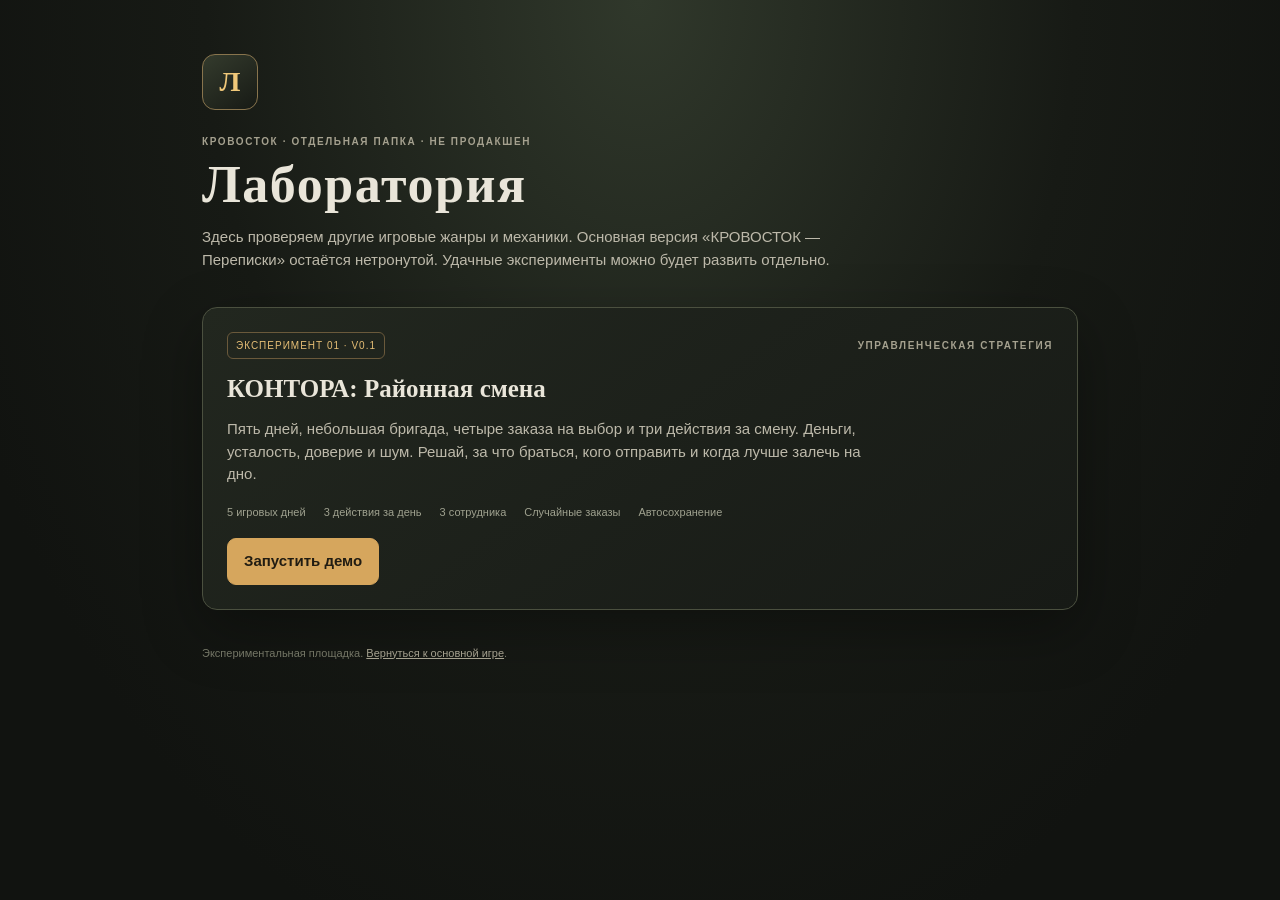
==== experiments/index.html @ 287c5152 "Add isolated gameplay experiment: Kontora v0.1" ====
<!doctype html>
<html lang="ru">
<head>
<meta charset="utf-8"><meta name="viewport" content="width=device-width,initial-scale=1"><meta name="theme-color" content="#111310">
<title>Лаборатория игровых экспериментов</title>
<style>
*{box-sizing:border-box}body{margin:0;min-height:100vh;background:radial-gradient(ellipse at 50% 0,#30382b,#171a15 48%,#111310 80%);color:#e9e5d9;font:15px/1.5 Inter,Segoe UI,Arial,sans-serif}.wrap{max-width:920px;margin:0 auto;padding:54px 22px}.eyebrow{font-size:10px;letter-spacing:.16em;text-transform:uppercase;color:#a5a18f;font-weight:700}.mark{width:56px;height:56px;border:1px solid #88744d;border-radius:13px;display:grid;place-items:center;color:#f0c879;font:700 28px Georgia;background:linear-gradient(145deg,#343b2d,#171a15);margin-bottom:24px}h1{font:700 clamp(32px,6vw,52px)/1 Georgia,serif;margin:10px 0 12px;letter-spacing:.03em}p{color:#bdb9aa;max-width:650px}.card{margin-top:36px;padding:24px;border:1px solid #4b503f;border-radius:15px;background:linear-gradient(145deg,#22271f,#171a16);box-shadow:0 20px 60px #0005}.card-top{display:flex;justify-content:space-between;gap:14px;align-items:center}.tag{font-size:10px;letter-spacing:.1em;text-transform:uppercase;color:#e4bd75;border:1px solid #6a593b;border-radius:6px;padding:5px 8px}.card h2{font:700 25px Georgia,serif;margin:16px 0 8px}.stats{display:flex;gap:18px;flex-wrap:wrap;color:#9fa18f;font-size:11px;margin:18px 0}.btn{display:inline-block;text-decoration:none;color:#211c12;background:#d6a65d;border:1px solid #d6a65d;border-radius:9px;padding:11px 16px;font-weight:750}.btn:hover{background:#f0c879}.foot{margin-top:35px;color:#747666;font-size:11px}.foot a{color:#a5a18f}
</style></head><body><main class="wrap"><div class="mark">Л</div><div class="eyebrow">КРОВОСТОК · ОТДЕЛЬНАЯ ПАПКА · НЕ ПРОДАКШЕН</div><h1>Лаборатория</h1><p>Здесь проверяем другие игровые жанры и механики. Основная версия «КРОВОСТОК — Переписки» остаётся нетронутой. Удачные эксперименты можно будет развить отдельно.</p><section class="card"><div class="card-top"><span class="tag">Эксперимент 01 · v0.1</span><span class="eyebrow">Управленческая стратегия</span></div><h2>КОНТОРА: Районная смена</h2><p>Пять дней, небольшая бригада, четыре заказа на выбор и три действия за смену. Деньги, усталость, доверие и шум. Решай, за что браться, кого отправить и когда лучше залечь на дно.</p><div class="stats"><span>5 игровых дней</span><span>3 действия за день</span><span>3 сотрудника</span><span>Случайные заказы</span><span>Автосохранение</span></div><a class="btn" href="./01-kontora/">Запустить демо</a></section><div class="foot">Экспериментальная площадка. <a href="../">Вернуться к основной игре</a>.</div></main></body></html>
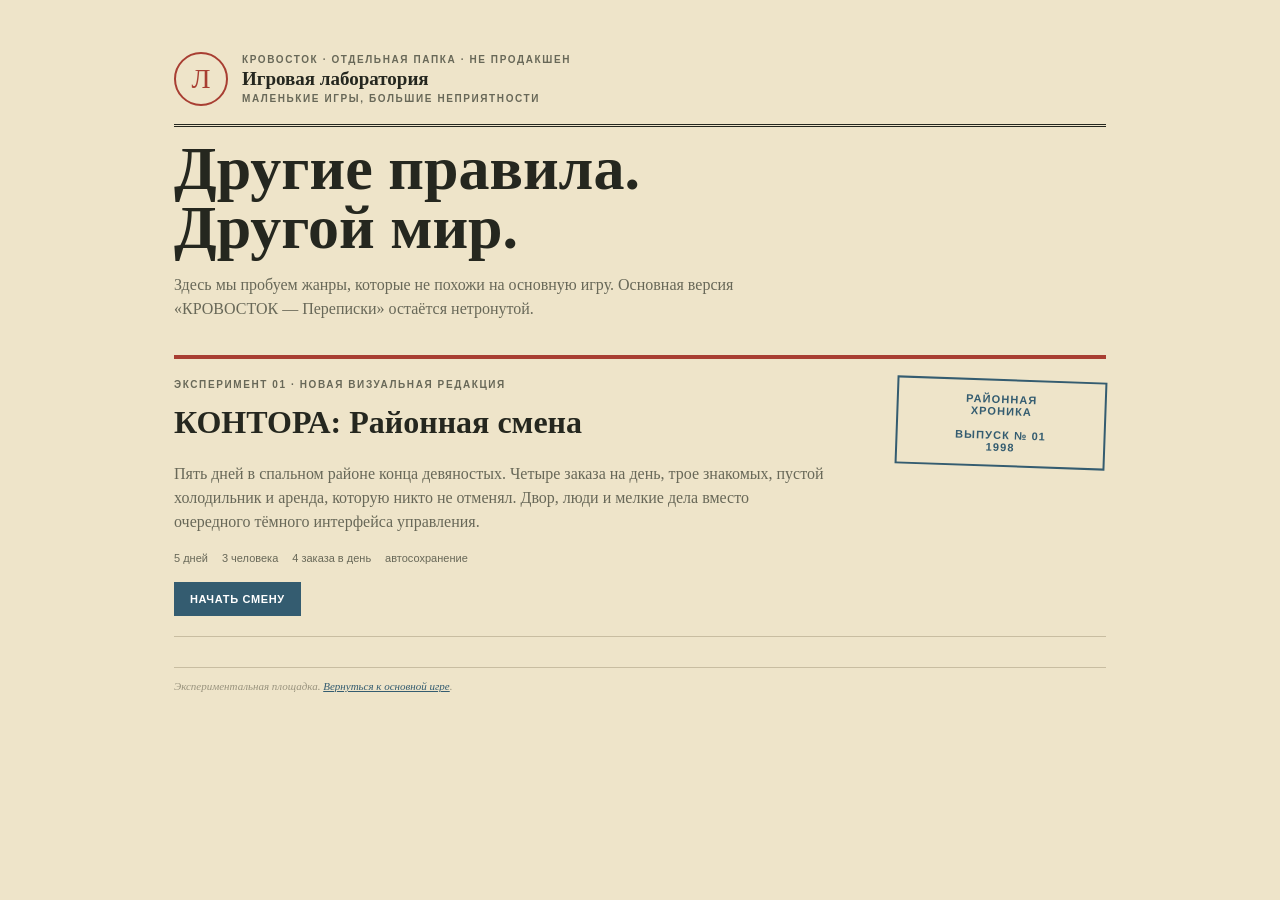
==== commit fba4de2e: "Redesign Kontora experiment visual direction" ====
--- a/experiments/index.html
+++ b/experiments/index.html
@@ -1,8 +1,2 @@
 <!doctype html>
-<html lang="ru">
-<head>
-<meta charset="utf-8"><meta name="viewport" content="width=device-width,initial-scale=1"><meta name="theme-color" content="#111310">
-<title>Лаборатория игровых экспериментов</title>
-<style>
-*{box-sizing:border-box}body{margin:0;min-height:100vh;background:radial-gradient(ellipse at 50% 0,#30382b,#171a15 48%,#111310 80%);color:#e9e5d9;font:15px/1.5 Inter,Segoe UI,Arial,sans-serif}.wrap{max-width:920px;margin:0 auto;padding:54px 22px}.eyebrow{font-size:10px;letter-spacing:.16em;text-transform:uppercase;color:#a5a18f;font-weight:700}.mark{width:56px;height:56px;border:1px solid #88744d;border-radius:13px;display:grid;place-items:center;color:#f0c879;font:700 28px Georgia;background:linear-gradient(145deg,#343b2d,#171a15);margin-bottom:24px}h1{font:700 clamp(32px,6vw,52px)/1 Georgia,serif;margin:10px 0 12px;letter-spacing:.03em}p{color:#bdb9aa;max-width:650px}.card{margin-top:36px;padding:24px;border:1px solid #4b503f;border-radius:15px;background:linear-gradient(145deg,#22271f,#171a16);box-shadow:0 20px 60px #0005}.card-top{display:flex;justify-content:space-between;gap:14px;align-items:center}.tag{font-size:10px;letter-spacing:.1em;text-transform:uppercase;color:#e4bd75;border:1px solid #6a593b;border-radius:6px;padding:5px 8px}.card h2{font:700 25px Georgia,serif;margin:16px 0 8px}.stats{display:flex;gap:18px;flex-wrap:wrap;color:#9fa18f;font-size:11px;margin:18px 0}.btn{display:inline-block;text-decoration:none;color:#211c12;background:#d6a65d;border:1px solid #d6a65d;border-radius:9px;padding:11px 16px;font-weight:750}.btn:hover{background:#f0c879}.foot{margin-top:35px;color:#747666;font-size:11px}.foot a{color:#a5a18f}
-</style></head><body><main class="wrap"><div class="mark">Л</div><div class="eyebrow">КРОВОСТОК · ОТДЕЛЬНАЯ ПАПКА · НЕ ПРОДАКШЕН</div><h1>Лаборатория</h1><p>Здесь проверяем другие игровые жанры и механики. Основная версия «КРОВОСТОК — Переписки» остаётся нетронутой. Удачные эксперименты можно будет развить отдельно.</p><section class="card"><div class="card-top"><span class="tag">Эксперимент 01 · v0.1</span><span class="eyebrow">Управленческая стратегия</span></div><h2>КОНТОРА: Районная смена</h2><p>Пять дней, небольшая бригада, четыре заказа на выбор и три действия за смену. Деньги, усталость, доверие и шум. Решай, за что браться, кого отправить и когда лучше залечь на дно.</p><div class="stats"><span>5 игровых дней</span><span>3 действия за день</span><span>3 сотрудника</span><span>Случайные заказы</span><span>Автосохранение</span></div><a class="btn" href="./01-kontora/">Запустить демо</a></section><div class="foot">Экспериментальная площадка. <a href="../">Вернуться к основной игре</a>.</div></main></body></html>+<html lang="ru"><head><meta charset="utf-8"><meta name="viewport" content="width=device-width,initial-scale=1"><meta name="theme-color" content="#eee4c9"><title>Игровая лаборатория — районная хроника</title><style>*{box-sizing:border-box}body{margin:0;background:#eee4c9;color:#25271f;font:16px/1.5 Georgia,serif}.page{max-width:980px;margin:auto;padding:52px 24px}.mast{display:flex;align-items:center;gap:14px;border-bottom:3px double #25271f;padding-bottom:18px}.seal{width:54px;height:54px;border:2px solid #a83e32;border-radius:50%;display:grid;place-items:center;color:#a83e32;font-size:28px}.eyebrow{font:700 10px Arial,sans-serif;letter-spacing:.16em;text-transform:uppercase;color:#686858}h1{font-size:clamp(34px,7vw,62px);line-height:.95;margin:12px 0}p{color:#686858;max-width:650px}.edition{margin-top:34px;display:grid;grid-template-columns:1fr 210px;gap:26px;border-top:4px solid #a83e32;border-bottom:1px solid #c8bda1;padding:20px 0}.edition h2{font-size:32px;margin:8px 0}.stamp{align-self:start;border:2px solid #345c70;color:#345c70;padding:12px;text-align:center;transform:rotate(2deg);font:700 11px Arial,sans-serif;letter-spacing:.1em}.facts{display:flex;gap:14px;flex-wrap:wrap;font:11px Arial,sans-serif;color:#686858;margin:18px 0}.btn{display:inline-block;padding:11px 16px;background:#345c70;color:white;text-decoration:none;font:700 11px Arial,sans-serif;letter-spacing:.06em;text-transform:uppercase}.btn:hover{background:#a83e32}.foot{margin-top:30px;border-top:1px solid #c8bda1;padding-top:12px;font:italic 11px Georgia,serif;color:#99937e}@media(max-width:600px){.page{padding:30px 16px}.edition{grid-template-columns:1fr}.stamp{justify-self:start;transform:none}}</style></head><body><main class="page"><header class="mast"><div class="seal">Л</div><div><div class="eyebrow">КРОВОСТОК · ОТДЕЛЬНАЯ ПАПКА · НЕ ПРОДАКШЕН</div><div style="font-weight:700;font-size:19px">Игровая лаборатория</div><div class="eyebrow">маленькие игры, большие неприятности</div></div></header><h1>Другие правила.<br>Другой мир.</h1><p>Здесь мы пробуем жанры, которые не похожи на основную игру. Основная версия «КРОВОСТОК — Переписки» остаётся нетронутой.</p><section class="edition"><div><div class="eyebrow">Эксперимент 01 · новая визуальная редакция</div><h2>КОНТОРА: Районная смена</h2><p>Пять дней в спальном районе конца девяностых. Четыре заказа на день, трое знакомых, пустой холодильник и аренда, которую никто не отменял. Двор, люди и мелкие дела вместо очередного тёмного интерфейса управления.</p><div class="facts"><span>5 дней</span><span>3 человека</span><span>4 заказа в день</span><span>автосохранение</span></div><a class="btn" href="./01-kontora/">Начать смену</a></div><div class="stamp">РАЙОННАЯ<br>ХРОНИКА<br><br>ВЫПУСК № 01<br>1998</div></section><div class="foot">Экспериментальная площадка. <a href="../" style="color:#345c70">Вернуться к основной игре</a>.</div></main></body></html>
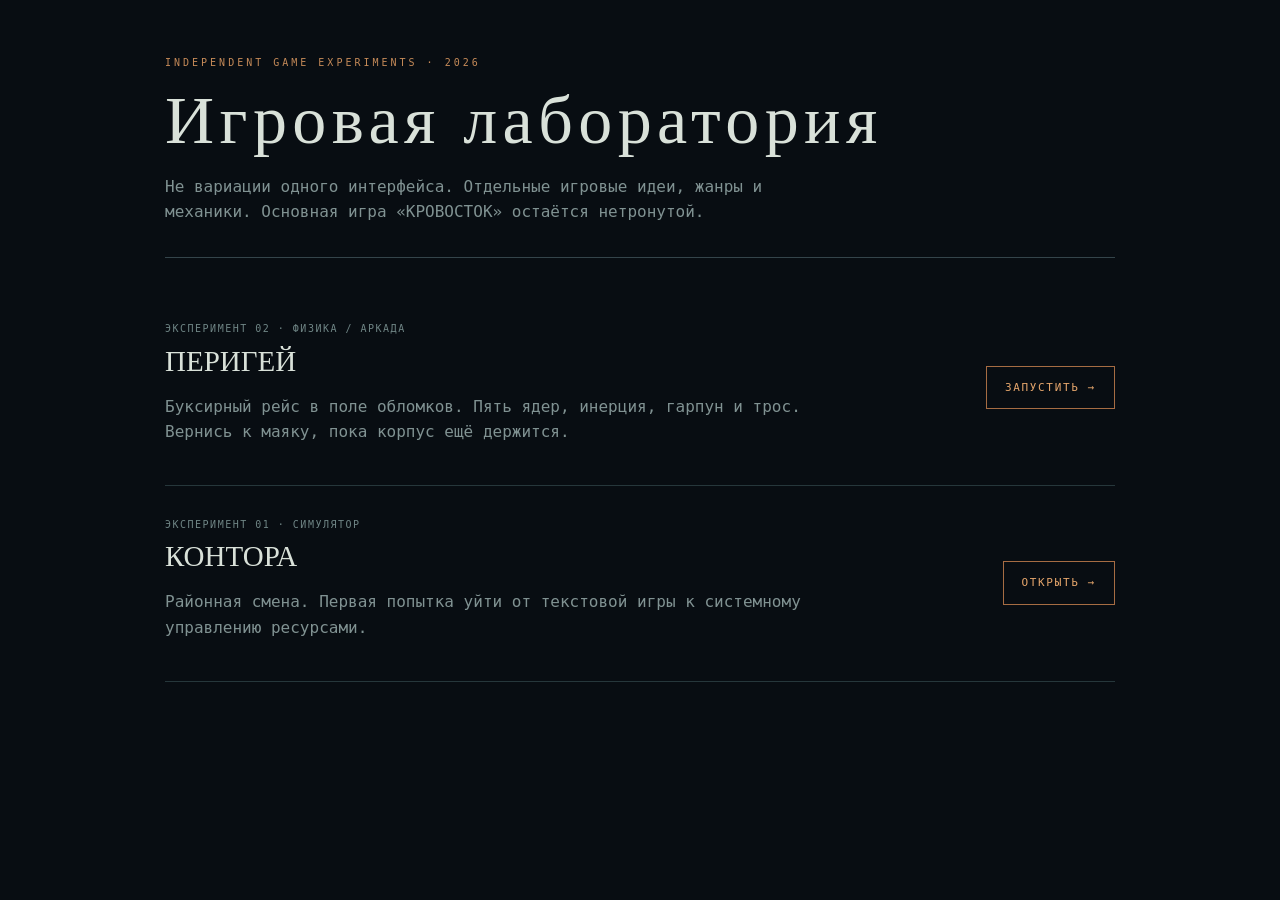
==== commit 86e59241: "Add original physics arcade experiment Perigee" ====
--- a/experiments/index.html
+++ b/experiments/index.html
@@ -1,2 +1 @@
-<!doctype html>
-<html lang="ru"><head><meta charset="utf-8"><meta name="viewport" content="width=device-width,initial-scale=1"><meta name="theme-color" content="#eee4c9"><title>Игровая лаборатория — районная хроника</title><style>*{box-sizing:border-box}body{margin:0;background:#eee4c9;color:#25271f;font:16px/1.5 Georgia,serif}.page{max-width:980px;margin:auto;padding:52px 24px}.mast{display:flex;align-items:center;gap:14px;border-bottom:3px double #25271f;padding-bottom:18px}.seal{width:54px;height:54px;border:2px solid #a83e32;border-radius:50%;display:grid;place-items:center;color:#a83e32;font-size:28px}.eyebrow{font:700 10px Arial,sans-serif;letter-spacing:.16em;text-transform:uppercase;color:#686858}h1{font-size:clamp(34px,7vw,62px);line-height:.95;margin:12px 0}p{color:#686858;max-width:650px}.edition{margin-top:34px;display:grid;grid-template-columns:1fr 210px;gap:26px;border-top:4px solid #a83e32;border-bottom:1px solid #c8bda1;padding:20px 0}.edition h2{font-size:32px;margin:8px 0}.stamp{align-self:start;border:2px solid #345c70;color:#345c70;padding:12px;text-align:center;transform:rotate(2deg);font:700 11px Arial,sans-serif;letter-spacing:.1em}.facts{display:flex;gap:14px;flex-wrap:wrap;font:11px Arial,sans-serif;color:#686858;margin:18px 0}.btn{display:inline-block;padding:11px 16px;background:#345c70;color:white;text-decoration:none;font:700 11px Arial,sans-serif;letter-spacing:.06em;text-transform:uppercase}.btn:hover{background:#a83e32}.foot{margin-top:30px;border-top:1px solid #c8bda1;padding-top:12px;font:italic 11px Georgia,serif;color:#99937e}@media(max-width:600px){.page{padding:30px 16px}.edition{grid-template-columns:1fr}.stamp{justify-self:start;transform:none}}</style></head><body><main class="page"><header class="mast"><div class="seal">Л</div><div><div class="eyebrow">КРОВОСТОК · ОТДЕЛЬНАЯ ПАПКА · НЕ ПРОДАКШЕН</div><div style="font-weight:700;font-size:19px">Игровая лаборатория</div><div class="eyebrow">маленькие игры, большие неприятности</div></div></header><h1>Другие правила.<br>Другой мир.</h1><p>Здесь мы пробуем жанры, которые не похожи на основную игру. Основная версия «КРОВОСТОК — Переписки» остаётся нетронутой.</p><section class="edition"><div><div class="eyebrow">Эксперимент 01 · новая визуальная редакция</div><h2>КОНТОРА: Районная смена</h2><p>Пять дней в спальном районе конца девяностых. Четыре заказа на день, трое знакомых, пустой холодильник и аренда, которую никто не отменял. Двор, люди и мелкие дела вместо очередного тёмного интерфейса управления.</p><div class="facts"><span>5 дней</span><span>3 человека</span><span>4 заказа в день</span><span>автосохранение</span></div><a class="btn" href="./01-kontora/">Начать смену</a></div><div class="stamp">РАЙОННАЯ<br>ХРОНИКА<br><br>ВЫПУСК № 01<br>1998</div></section><div class="foot">Экспериментальная площадка. <a href="../" style="color:#345c70">Вернуться к основной игре</a>.</div></main></body></html>+<!doctype html><html lang="ru"><head><meta charset="utf-8"><meta name="viewport" content="width=device-width,initial-scale=1"><title>Игровая лаборатория</title><style>*{box-sizing:border-box}body{margin:0;background:#080d12;color:#d9e1d9;font:16px/1.6 Consolas,monospace}.wrap{max-width:1000px;margin:auto;padding:55px 25px}.tag{font-size:10px;letter-spacing:.3em;color:#c58a58}h1{font:400 clamp(36px,7vw,68px)/1.1 Georgia,serif;letter-spacing:.08em;margin:12px 0 8px}p{color:#809292;max-width:650px}.rule{height:1px;background:#34444a;margin:32px 0}.game{padding:24px 0;border-bottom:1px solid #26373b;display:grid;grid-template-columns:1fr auto;gap:20px;align-items:center}.game h2{font:400 29px Georgia,serif;margin:5px 0}.game small{font-size:10px;letter-spacing:.15em;color:#6f8585}.go{color:#e6a66c;text-decoration:none;border:1px solid #a66c43;padding:12px 18px;font-size:11px;letter-spacing:.15em}.go:hover{background:#a66c4325}@media(max-width:600px){.game{grid-template-columns:1fr}.go{justify-self:start}}</style></head><body><main class="wrap"><div class="tag">INDEPENDENT GAME EXPERIMENTS · 2026</div><h1>Игровая лаборатория</h1><p>Не вариации одного интерфейса. Отдельные игровые идеи, жанры и механики. Основная игра «КРОВОСТОК» остаётся нетронутой.</p><div class="rule"></div><section class="game"><div><small>ЭКСПЕРИМЕНТ 02 · ФИЗИКА / АРКАДА</small><h2>ПЕРИГЕЙ</h2><p>Буксирный рейс в поле обломков. Пять ядер, инерция, гарпун и трос. Вернись к маяку, пока корпус ещё держится.</p></div><a class="go" href="./02-perigey/">ЗАПУСТИТЬ →</a></section><section class="game"><div><small>ЭКСПЕРИМЕНТ 01 · СИМУЛЯТОР</small><h2>КОНТОРА</h2><p>Районная смена. Первая попытка уйти от текстовой игры к системному управлению ресурсами.</p></div><a class="go" href="./01-kontora/">ОТКРЫТЬ →</a></section></main></body></html>
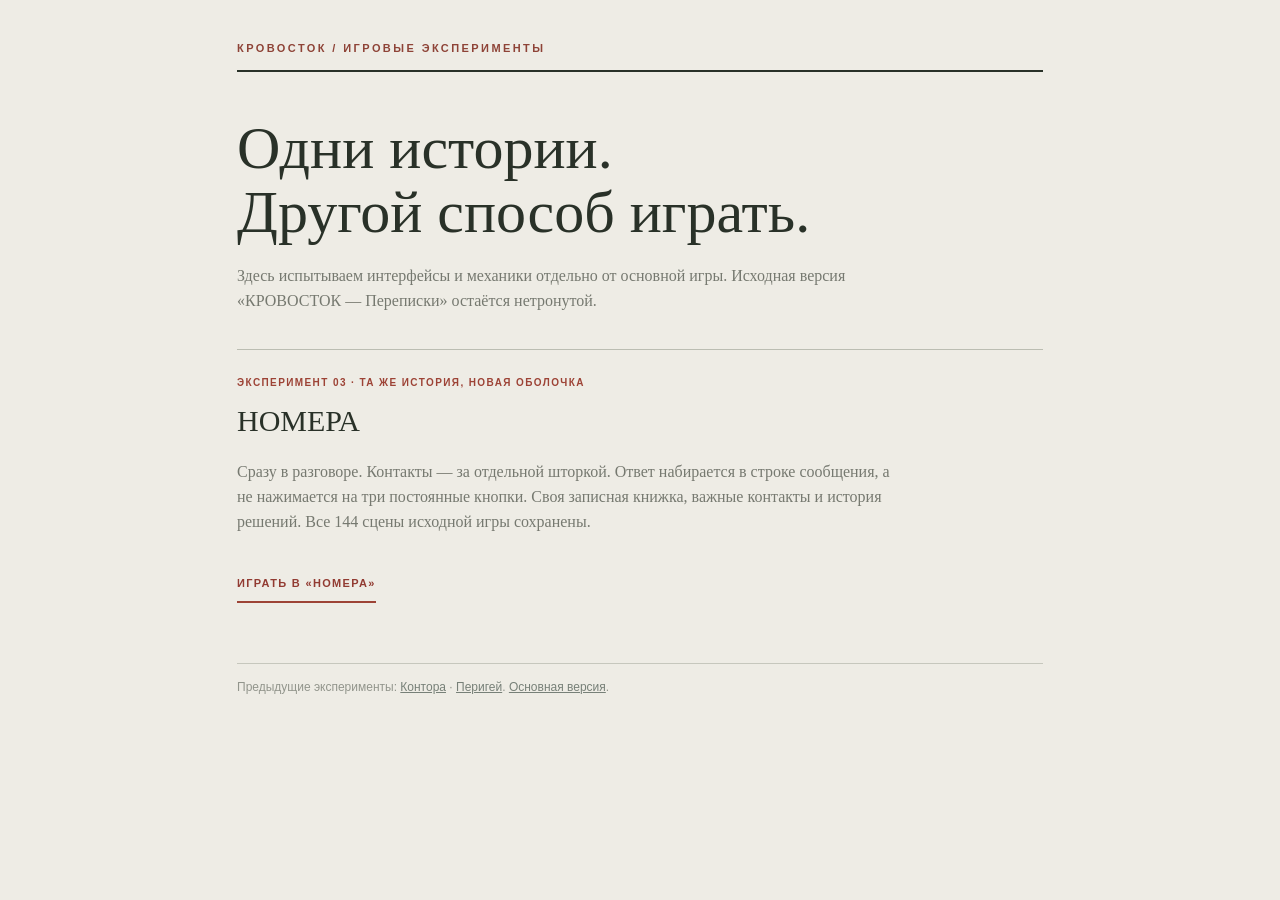
==== commit ebe785b9: "Add original Krovostok conversation-first Nomera experiment" ====
--- a/experiments/index.html
+++ b/experiments/index.html
@@ -1 +1 @@
-<!doctype html><html lang="ru"><head><meta charset="utf-8"><meta name="viewport" content="width=device-width,initial-scale=1"><title>Игровая лаборатория</title><style>*{box-sizing:border-box}body{margin:0;background:#080d12;color:#d9e1d9;font:16px/1.6 Consolas,monospace}.wrap{max-width:1000px;margin:auto;padding:55px 25px}.tag{font-size:10px;letter-spacing:.3em;color:#c58a58}h1{font:400 clamp(36px,7vw,68px)/1.1 Georgia,serif;letter-spacing:.08em;margin:12px 0 8px}p{color:#809292;max-width:650px}.rule{height:1px;background:#34444a;margin:32px 0}.game{padding:24px 0;border-bottom:1px solid #26373b;display:grid;grid-template-columns:1fr auto;gap:20px;align-items:center}.game h2{font:400 29px Georgia,serif;margin:5px 0}.game small{font-size:10px;letter-spacing:.15em;color:#6f8585}.go{color:#e6a66c;text-decoration:none;border:1px solid #a66c43;padding:12px 18px;font-size:11px;letter-spacing:.15em}.go:hover{background:#a66c4325}@media(max-width:600px){.game{grid-template-columns:1fr}.go{justify-self:start}}</style></head><body><main class="wrap"><div class="tag">INDEPENDENT GAME EXPERIMENTS · 2026</div><h1>Игровая лаборатория</h1><p>Не вариации одного интерфейса. Отдельные игровые идеи, жанры и механики. Основная игра «КРОВОСТОК» остаётся нетронутой.</p><div class="rule"></div><section class="game"><div><small>ЭКСПЕРИМЕНТ 02 · ФИЗИКА / АРКАДА</small><h2>ПЕРИГЕЙ</h2><p>Буксирный рейс в поле обломков. Пять ядер, инерция, гарпун и трос. Вернись к маяку, пока корпус ещё держится.</p></div><a class="go" href="./02-perigey/">ЗАПУСТИТЬ →</a></section><section class="game"><div><small>ЭКСПЕРИМЕНТ 01 · СИМУЛЯТОР</small><h2>КОНТОРА</h2><p>Районная смена. Первая попытка уйти от текстовой игры к системному управлению ресурсами.</p></div><a class="go" href="./01-kontora/">ОТКРЫТЬ →</a></section></main></body></html>+<!doctype html><html lang="ru"><head><meta charset="utf-8"><meta name="viewport" content="width=device-width,initial-scale=1"><title>КРОВОСТОК — Лаборатория</title><style>*{box-sizing:border-box}body{margin:0;background:#eeece5;color:#293128;font:16px/1.55 Georgia,serif}.wrap{max-width:850px;padding:42px 22px 70px;margin:auto}.mast{font:700 11px Arial,sans-serif;letter-spacing:.22em;color:#8e4337;border-bottom:2px solid #293128;padding-bottom:16px;margin-bottom:45px}h1{font-size:clamp(36px,7vw,60px);line-height:1.06;font-weight:400;margin:0 0 20px}p{max-width:660px;color:#767970}h2{font-size:30px;font-weight:400;margin:10px 0}.item{border-top:1px solid #bbbdb2;margin-top:35px;padding:27px 0 22px}.edition{font:700 10px Arial,sans-serif;color:#9d4336;letter-spacing:.14em;text-transform:uppercase}.action{display:inline-block;margin-top:14px;padding:12px 0;border-bottom:2px solid #9d4336;color:#923b32;text-decoration:none;font:700 11px Arial,sans-serif;text-transform:uppercase;letter-spacing:.12em}.archive{font:12px Arial,sans-serif;margin-top:38px;border-top:1px solid #c6c7bd;padding-top:16px;color:#92958c}.archive a{color:#778078}</style></head><body><main class="wrap"><header class="mast">КРОВОСТОК / ИГРОВЫЕ ЭКСПЕРИМЕНТЫ</header><h1>Одни истории.<br>Другой способ играть.</h1><p>Здесь испытываем интерфейсы и механики отдельно от основной игры. Исходная версия «КРОВОСТОК — Переписки» остаётся нетронутой.</p><section class="item"><div class="edition">Эксперимент 03 · та же история, новая оболочка</div><h2>НОМЕРА</h2><p>Сразу в разговоре. Контакты — за отдельной шторкой. Ответ набирается в строке сообщения, а не нажимается на три постоянные кнопки. Своя записная книжка, важные контакты и история решений. Все 144 сцены исходной игры сохранены.</p><a href="./03-nomera/" class="action">Играть в «Номера»</a></section><div class="archive">Предыдущие эксперименты: <a href="./01-kontora/">Контора</a> · <a href="./02-perigey/">Перигей</a>. <a href="../">Основная версия</a>.</div></main></body></html>
